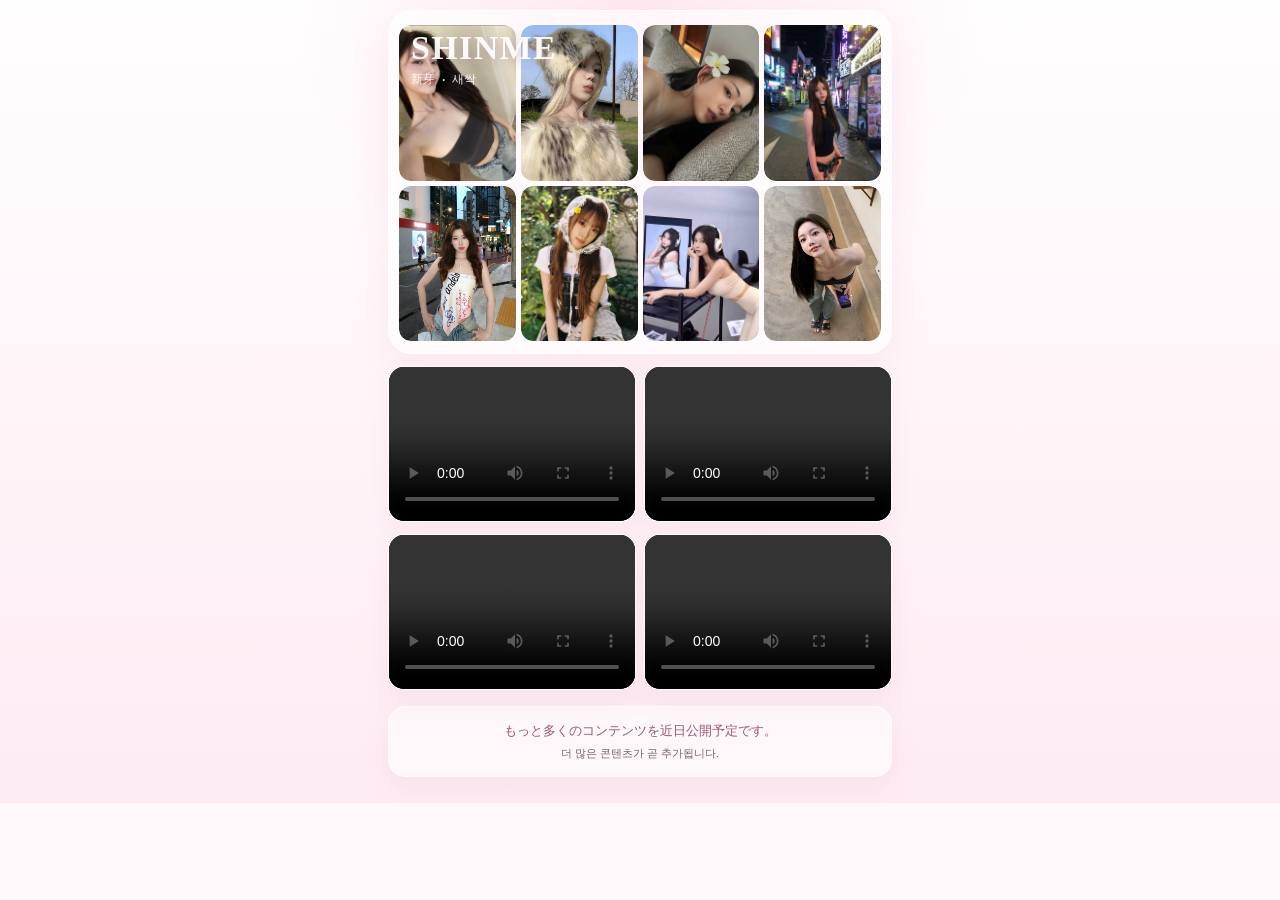
==== index.html @ 4a0720be "Initial SHINME APP public" ====
<!DOCTYPE html>
<html lang="ja">
<head>
  <meta charset="UTF-8">
  <meta
    name="viewport"
    content="width=device-width, initial-scale=1.0"
  >

  <title>SHINME APP | 新芽 · 새싹</title>

  <link rel="stylesheet" href="./style.css">
</head>

<body>

  <main class="app-shell">

    <!-- IMAGE HERO -->
    <section class="image-hero">

      <header class="app-brand">
        <h1>SHINME</h1>

        <div class="brand-languages">
          <span>新芽</span>
          <span>·</span>
          <span>새싹</span>
        </div>
      </header>

      <div class="image-grid">

        <button class="image-card" type="button">
          <img src="./assets/images/image-01.jpg" alt="">
        </button>

        <button class="image-card" type="button">
          <img src="./assets/images/image-02.jpg" alt="">
        </button>

        <button class="image-card" type="button">
          <img src="./assets/images/image-03.jpg" alt="">
        </button>

        <button class="image-card" type="button">
          <img src="./assets/images/image-04.jpg" alt="">
        </button>

        <button class="image-card" type="button">
          <img src="./assets/images/image-05.jpg" alt="">
        </button>

        <button class="image-card" type="button">
          <img src="./assets/images/image-06.jpg" alt="">
        </button>

        <button class="image-card" type="button">
          <img src="./assets/images/image-07.jpg" alt="">
        </button>

        <button class="image-card" type="button">
          <img src="./assets/images/image-08.jpg" alt="">
        </button>

      </div>

    </section>


    <!-- VIDEO ROW 01 -->
    <section class="video-row">

      <article class="video-card">
        <video
          src="./assets/videos/video-01.mp4"
          controls
          playsinline
          preload="metadata"
        ></video>
      </article>

      <article class="video-card">
        <video
          src="./assets/videos/video-02.mp4"
          controls
          playsinline
          preload="metadata"
        ></video>
      </article>

    </section>


    <!-- VIDEO ROW 02 -->
    <section class="video-row">

      <article class="video-card">
        <video
          src="./assets/videos/video-03.mp4"
          controls
          playsinline
          preload="metadata"
        ></video>
      </article>

      <article class="video-card">
        <video
          src="./assets/videos/video-04.mp4"
          controls
          playsinline
          preload="metadata"
        ></video>
      </article>

    </section>


    <!-- COMING SOON -->
    <section class="coming-soon">
      <p class="jp">
        もっと多くのコンテンツを近日公開予定です。
      </p>

      <p class="kr">
        더 많은 콘텐츠가 곧 추가됩니다.
      </p>
    </section>

  </main>

  <script src="./main.js"></script>

</body>
</html>
---- style.css ----
:root {
  font-family: Arial, Helvetica, sans-serif;
  color: #5d4053;
  background: #fff9fb;
  font-synthesis: none;
  text-rendering: optimizeLegibility;
}

* {
  box-sizing: border-box;
}

html,
body {
  margin: 0;
  min-width: 320px;
  background:
    radial-gradient(circle at top, rgba(255, 191, 217, 0.34), transparent 34%),
    linear-gradient(180deg, #fffefe 0%, #fff5f9 48%, #fdebf3 100%);
}

img,
video {
  display: block;
  width: 100%;
}

button {
  font: inherit;
}

.app-shell {
  width: min(100%, 520px);
  margin: 0 auto;
  padding: 10px 8px 26px;
}


/* ===== IMAGE HERO ===== */

.image-hero {
  position: relative;
  padding: 14px 10px 12px;
  overflow: hidden;
  border-radius: 24px;
  background: rgba(255, 255, 255, 0.58);
  border: 1px solid rgba(255, 255, 255, 0.9);
  box-shadow: 0 16px 36px rgba(215, 137, 170, 0.13);
  backdrop-filter: blur(14px);
}

.app-brand {
  position: absolute;
  top: 20px;
  left: 22px;
  z-index: 20;
  pointer-events: none;
}

.app-brand h1 {
  margin: 0;
  font-family: Georgia, "Times New Roman", serif;
  font-size: 34px;
  line-height: 1;
  letter-spacing: 0.04em;
  color: rgba(255, 255, 255, 0.94);
  text-shadow: 0 2px 12px rgba(116, 62, 91, 0.25);
}

.brand-languages {
  display: flex;
  align-items: center;
  gap: 7px;
  margin-top: 6px;
  color: rgba(255, 255, 255, 0.9);
  font-size: 12px;
  font-weight: 700;
  text-shadow: 0 2px 10px rgba(116, 62, 91, 0.25);
}

.image-grid {
  display: grid;
  grid-template-columns: repeat(4, 1fr);
  gap: 5px;
}

.image-card {
  position: relative;
  padding: 0;
  overflow: hidden;
  border: 0;
  border-radius: 12px;
  background: transparent;
  cursor: pointer;
  transition:
    transform 0.25s ease,
    box-shadow 0.25s ease,
    z-index 0.1s ease;
}

.image-card img {
  width: 100%;
  aspect-ratio: 3 / 4;
  object-fit: cover;
  border-radius: inherit;
}

.image-card.is-active {
  z-index: 30;
  transform: scale(1.12);
  box-shadow: 0 14px 28px rgba(195, 107, 148, 0.24);
}


/* ===== VIDEO ROWS ===== */

.video-row {
  display: grid;
  grid-template-columns: 1fr 1fr;
  gap: 8px;
  margin-top: 12px;
}

.video-card {
  overflow: hidden;
  border-radius: 16px;
  background: rgba(255, 255, 255, 0.7);
  border: 1px solid rgba(255, 255, 255, 0.9);
  box-shadow: 0 12px 26px rgba(215, 137, 170, 0.11);
}

.video-card video {
  width: 100%;
  aspect-ratio: 16 / 10;
  object-fit: cover;
  background: #000;
}


/* ===== COMING SOON ===== */

.coming-soon {
  margin-top: 16px;
  padding: 14px 12px;
  text-align: center;
  border-radius: 18px;
  background: rgba(255, 255, 255, 0.58);
  border: 1px solid rgba(255, 255, 255, 0.85);
  box-shadow: 0 10px 24px rgba(215, 137, 170, 0.1);
}

.coming-soon p {
  margin: 0;
}

.coming-soon .jp {
  font-size: 13px;
  line-height: 1.5;
  font-weight: 700;
  color: #985579;
}

.coming-soon .kr {
  margin-top: 5px;
  font-size: 11px;
  line-height: 1.5;
  color: #7a6270;
}


/* ===== SMALL MOBILE ===== */

@media (max-width: 390px) {
  .app-shell {
    padding-left: 6px;
    padding-right: 6px;
  }

  .image-grid {
    gap: 4px;
  }

  .app-brand {
    top: 17px;
    left: 18px;
  }

  .app-brand h1 {
    font-size: 30px;
  }

  .brand-languages {
    font-size: 11px;
  }

  .video-row {
    gap: 6px;
  }
}
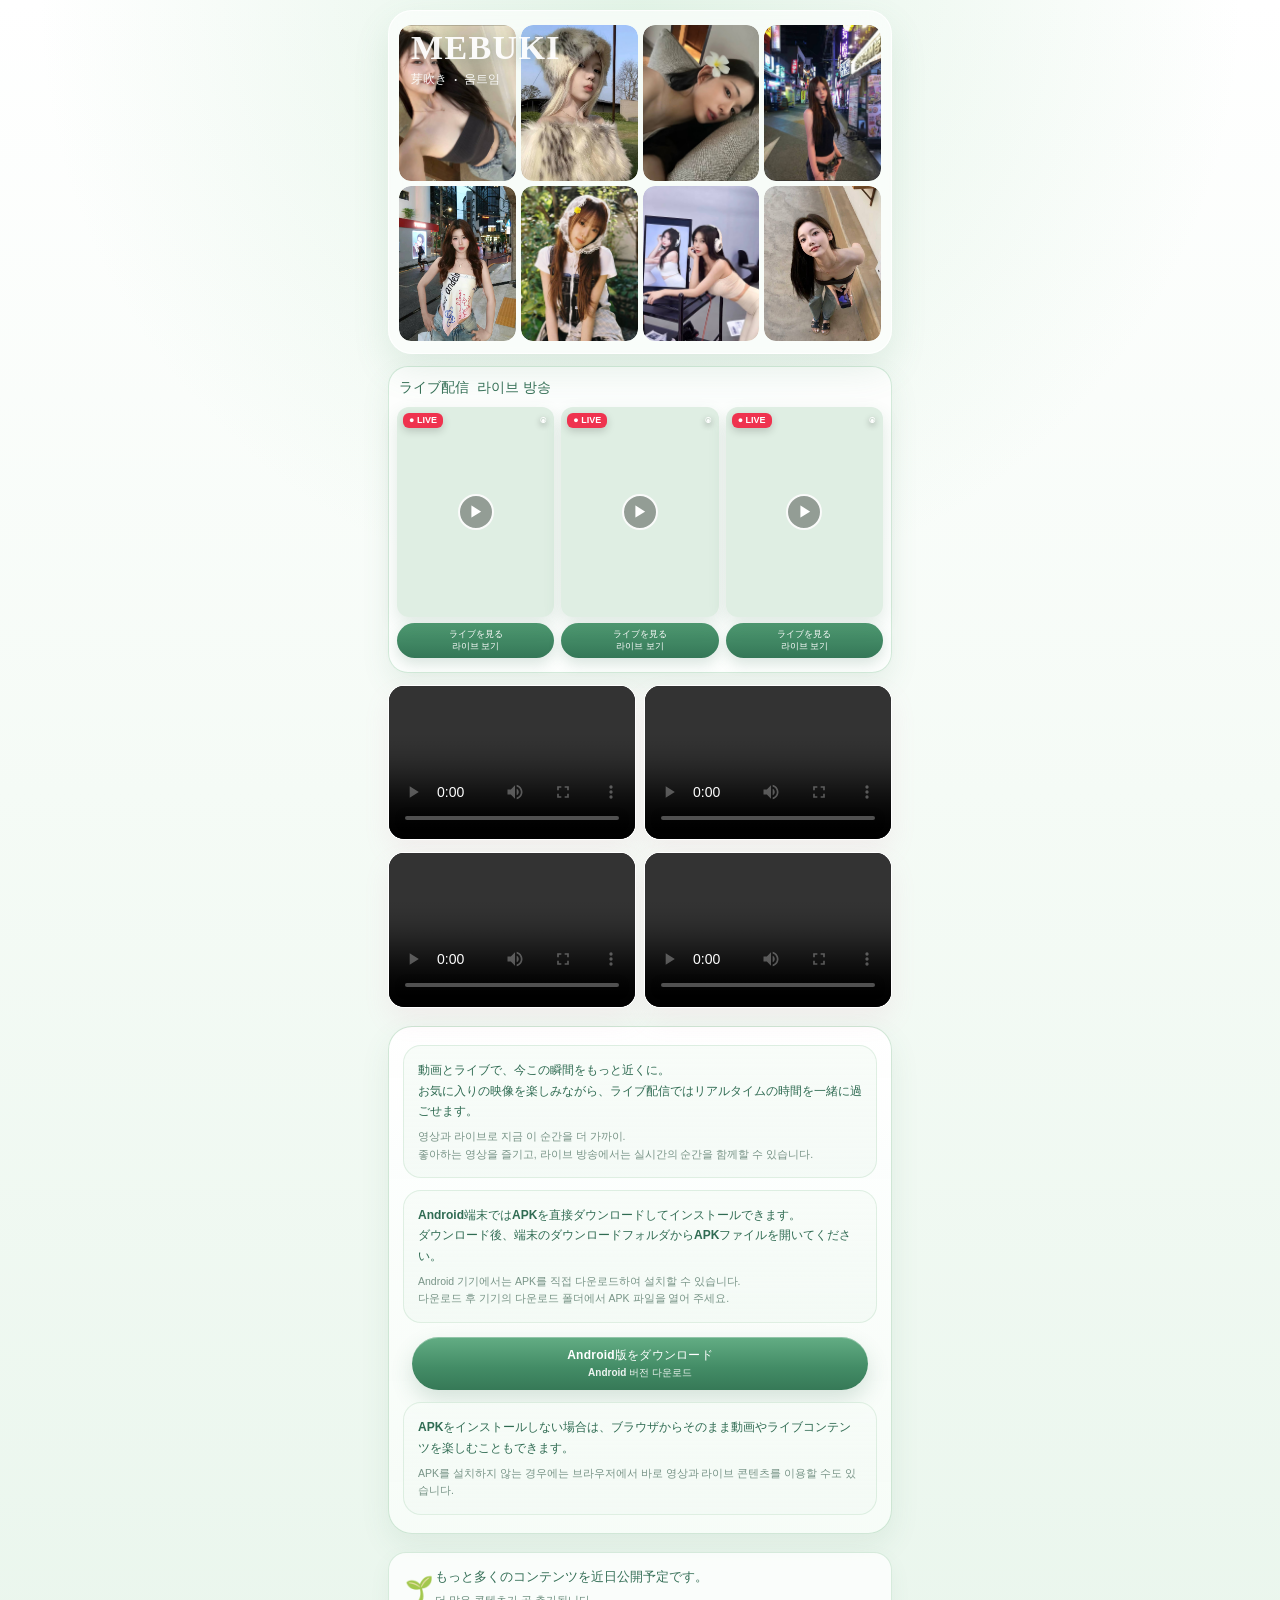
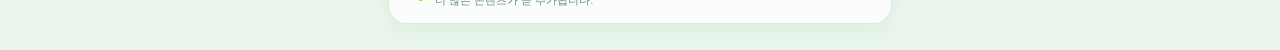
==== commit a2671849: "Update MEBUKI video and live landing page" ====
--- a/index.html
+++ b/index.html
@@ -7,7 +7,7 @@
     content="width=device-width, initial-scale=1.0"
   >
 
-  <title>SHINME APP | 新芽 · 새싹</title>
+<title>MEBUKI | 芽吹き・움트임</title>
 
   <link rel="stylesheet" href="./style.css">
 </head>
@@ -20,12 +20,12 @@
     <section class="image-hero">
 
       <header class="app-brand">
-        <h1>SHINME</h1>
+<h1>MEBUKI</h1>
 
         <div class="brand-languages">
-          <span>新芽</span>
+<span>芽吹き</span>
           <span>·</span>
-          <span>새싹</span>
+<span>움트임</span>
         </div>
       </header>
 
@@ -68,6 +68,84 @@
     </section>
 
 
+    <!-- LIVE PREVIEW ROW -->
+<section class="live-section">
+  <div class="live-section-title">
+    <span>ライブ配信</span>
+    <span>라이브 방송</span>
+  </div>
+
+  <div class="live-grid">
+
+    <a class="live-card" href="#" id="live-link-1">
+      <div class="live-media">
+        <video
+src="./assets/videos/live-preview-01.mp4"
+          muted
+          loop
+          playsinline
+          autoplay
+          preload="metadata"
+        ></video>
+
+        <span class="live-badge">● LIVE</span>
+        <span class="live-signal">◉</span>
+        <span class="live-play">▶</span>
+      </div>
+
+      <div class="live-button">
+        <span>ライブを見る</span>
+        <span>라이브 보기</span>
+      </div>
+    </a>
+
+    <a class="live-card" href="#" id="live-link-2">
+      <div class="live-media">
+        <video
+src="./assets/videos/live-preview-02.mp4"
+          muted
+          loop
+          playsinline
+          autoplay
+          preload="metadata"
+        ></video>
+
+        <span class="live-badge">● LIVE</span>
+        <span class="live-signal">◉</span>
+        <span class="live-play">▶</span>
+      </div>
+
+      <div class="live-button">
+        <span>ライブを見る</span>
+        <span>라이브 보기</span>
+      </div>
+    </a>
+
+    <a class="live-card" href="#" id="live-link-3">
+      <div class="live-media">
+        <video
+src="./assets/videos/live-preview-03.mp4"
+          muted
+          loop
+          playsinline
+          autoplay
+          preload="metadata"
+        ></video>
+
+        <span class="live-badge">● LIVE</span>
+        <span class="live-signal">◉</span>
+        <span class="live-play">▶</span>
+      </div>
+
+      <div class="live-button">
+        <span>ライブを見る</span>
+        <span>라이브 보기</span>
+      </div>
+    </a>
+
+  </div>
+</section>
+
     <!-- VIDEO ROW 01 -->
     <section class="video-row">
 
@@ -114,6 +192,53 @@
       </article>
 
     </section>
+    <!-- MEDIA & DOWNLOAD INFO -->
+<section class="media-download-section">
+
+  <div class="media-info-block">
+    <p class="jp">
+      動画とライブで、今この瞬間をもっと近くに。<br>
+      お気に入りの映像を楽しみながら、ライブ配信ではリアルタイムの時間を一緒に過ごせます。
+    </p>
+
+    <p class="kr">
+      영상과 라이브로 지금 이 순간을 더 가까이.<br>
+      좋아하는 영상을 즐기고, 라이브 방송에서는 실시간의 순간을 함께할 수 있습니다.
+    </p>
+  </div>
+
+  <div class="download-guide">
+    <p class="jp">
+      Android端末ではAPKを直接ダウンロードしてインストールできます。<br>
+      ダウンロード後、端末のダウンロードフォルダからAPKファイルを開いてください。
+    </p>
+
+    <p class="kr">
+      Android 기기에서는 APK를 직접 다운로드하여 설치할 수 있습니다.<br>
+      다운로드 후 기기의 다운로드 폴더에서 APK 파일을 열어 주세요.
+    </p>
+  </div>
+
+  <a
+    class="apk-download-btn"
+    href="#"
+    id="apk-download-link"
+  >
+    <span>Android版をダウンロード</span>
+    <span>Android 버전 다운로드</span>
+  </a>
+
+  <div class="web-access-info">
+    <p class="jp">
+      APKをインストールしない場合は、ブラウザからそのまま動画やライブコンテンツを楽しむこともできます。
+    </p>
+
+    <p class="kr">
+      APK를 설치하지 않는 경우에는 브라우저에서 바로 영상과 라이브 콘텐츠를 이용할 수도 있습니다.
+    </p>
+  </div>
+
+</section>
 
 
     <!-- COMING SOON -->
--- a/style.css
+++ b/style.css
@@ -1,7 +1,7 @@
 :root {
   font-family: Arial, Helvetica, sans-serif;
-  color: #5d4053;
-  background: #fff9fb;
+  color: #315f50;
+  background: #fbfffc;
   font-synthesis: none;
   text-rendering: optimizeLegibility;
 }
@@ -15,8 +15,8 @@
   margin: 0;
   min-width: 320px;
   background:
-    radial-gradient(circle at top, rgba(255, 191, 217, 0.34), transparent 34%),
-    linear-gradient(180deg, #fffefe 0%, #fff5f9 48%, #fdebf3 100%);
+    radial-gradient(circle at top, rgba(177, 224, 188, 0.34), transparent 34%),
+    linear-gradient(180deg, #ffffff 0%, #f5fbf6 48%, #eaf6ed 100%);
 }
 
 img,
@@ -45,7 +45,7 @@
   border-radius: 24px;
   background: rgba(255, 255, 255, 0.58);
   border: 1px solid rgba(255, 255, 255, 0.9);
-  box-shadow: 0 16px 36px rgba(215, 137, 170, 0.13);
+box-shadow: 0 16px 36px rgba(92, 151, 116, 0.14);
   backdrop-filter: blur(14px);
 }
 
@@ -64,7 +64,7 @@
   line-height: 1;
   letter-spacing: 0.04em;
   color: rgba(255, 255, 255, 0.94);
-  text-shadow: 0 2px 12px rgba(116, 62, 91, 0.25);
+text-shadow: 0 2px 12px rgba(45, 99, 74, 0.28);
 }
 
 .brand-languages {
@@ -75,7 +75,7 @@
   color: rgba(255, 255, 255, 0.9);
   font-size: 12px;
   font-weight: 700;
-  text-shadow: 0 2px 10px rgba(116, 62, 91, 0.25);
+text-shadow: 0 2px 10px rgba(45, 99, 74, 0.28);
 }
 
 .image-grid {
@@ -108,7 +108,7 @@
 .image-card.is-active {
   z-index: 30;
   transform: scale(1.12);
-  box-shadow: 0 14px 28px rgba(195, 107, 148, 0.24);
+box-shadow: 0 14px 28px rgba(79, 145, 105, 0.24);
 }
 
 
@@ -140,13 +140,26 @@
 /* ===== COMING SOON ===== */
 
 .coming-soon {
-  margin-top: 16px;
-  padding: 14px 12px;
-  text-align: center;
+  position: relative;
+  margin-top: 18px;
+  padding: 14px 14px 14px 46px;
+  text-align: left;
   border-radius: 18px;
-  background: rgba(255, 255, 255, 0.58);
-  border: 1px solid rgba(255, 255, 255, 0.85);
-  box-shadow: 0 10px 24px rgba(215, 137, 170, 0.1);
+  background: rgba(255, 255, 255, 0.76);
+  border: 1px solid rgba(145, 198, 159, 0.34);
+  box-shadow: 0 8px 20px rgba(78, 132, 96, 0.07);
+  overflow: hidden;
+}
+
+.coming-soon::before {
+  content: "🌱";
+  position: absolute;
+  left: 16px;
+  top: 50%;
+  transform: translateY(-50%);
+  font-size: 23px;
+  line-height: 1;
+  opacity: 0.9;
 }
 
 .coming-soon p {
@@ -155,18 +168,17 @@
 
 .coming-soon .jp {
   font-size: 13px;
-  line-height: 1.5;
-  font-weight: 700;
-  color: #985579;
+  line-height: 1.55;
+  font-weight: 700;
+  color: #356f57;
 }
 
 .coming-soon .kr {
   margin-top: 5px;
   font-size: 11px;
-  line-height: 1.5;
-  color: #7a6270;
-}
-
+  line-height: 1.55;
+  color: #6b8d7d;
+}
 
 /* ===== SMALL MOBILE ===== */
 
@@ -196,4 +208,226 @@
   .video-row {
     gap: 6px;
   }
+}
+/* ===== LIVE PREVIEW ===== */
+
+.live-section {
+  margin-top: 12px;
+  padding: 12px 8px 14px;
+  border-radius: 20px;
+  background: rgba(255, 255, 255, 0.78);
+  border: 1px solid rgba(154, 205, 170, 0.42);
+  box-shadow: 0 12px 28px rgba(74, 129, 95, 0.10);
+}
+
+.live-section-title {
+  display: flex;
+  align-items: center;
+  gap: 8px;
+  margin-bottom: 10px;
+  padding: 0 2px;
+  color: #367057;
+  font-size: 14px;
+  font-weight: 700;
+}
+
+.live-grid {
+  display: grid;
+  grid-template-columns: repeat(3, 1fr);
+  gap: 7px;
+}
+
+.live-card {
+  display: block;
+  min-width: 0;
+  color: inherit;
+  text-decoration: none;
+}
+
+.live-media {
+  position: relative;
+  overflow: hidden;
+  border-radius: 12px;
+  background: #dfeee3;
+  aspect-ratio: 3 / 4;
+  box-shadow: 0 8px 18px rgba(62, 111, 80, 0.15);
+}
+
+.live-media video {
+  width: 100%;
+  height: 100%;
+  object-fit: cover;
+}
+
+.live-badge {
+  position: absolute;
+  top: 6px;
+  left: 6px;
+  z-index: 3;
+  padding: 3px 6px;
+  border-radius: 6px;
+  background: #ef334f;
+  color: #ffffff;
+  font-size: 9px;
+  font-weight: 800;
+  line-height: 1;
+  box-shadow: 0 3px 8px rgba(0, 0, 0, 0.18);
+}
+
+.live-signal {
+  position: absolute;
+  top: 6px;
+  right: 7px;
+  z-index: 3;
+  color: #ffffff;
+  font-size: 13px;
+  font-weight: 700;
+  text-shadow: 0 2px 6px rgba(0, 0, 0, 0.45);
+}
+
+.live-play {
+  position: absolute;
+  top: 50%;
+  left: 50%;
+  z-index: 3;
+  display: grid;
+  place-items: center;
+  width: 36px;
+  height: 36px;
+  transform: translate(-50%, -50%);
+  border: 2px solid rgba(255, 255, 255, 0.95);
+  border-radius: 50%;
+  background: rgba(0, 0, 0, 0.34);
+  color: #ffffff;
+  font-size: 15px;
+  padding-left: 2px;
+}
+
+.live-button {
+  display: flex;
+  flex-direction: column;
+  align-items: center;
+  gap: 1px;
+  margin-top: 6px;
+  padding: 6px 4px;
+  border-radius: 999px;
+  background: linear-gradient(180deg, #4f9a72 0%, #347757 100%);
+  color: #ffffff;
+  font-size: 9px;
+  font-weight: 700;
+  line-height: 1.2;
+  text-align: center;
+  box-shadow: 0 6px 14px rgba(54, 112, 82, 0.18);
+}
+
+.live-card:active {
+  transform: scale(0.98);
+}
+/* ===== MEDIA & DOWNLOAD INFO ===== */
+
+.media-download-section {
+  margin-top: 18px;
+  padding: 18px 14px;
+  border-radius: 24px;
+  background:
+    linear-gradient(
+      180deg,
+      rgba(255, 255, 255, 0.94) 0%,
+      rgba(247, 252, 248, 0.92) 100%
+    );
+  border: 1px solid rgba(145, 198, 159, 0.42);
+  box-shadow:
+    0 12px 30px rgba(67, 120, 86, 0.09),
+    inset 0 1px 0 rgba(255, 255, 255, 0.90);
+}
+
+.media-info-block,
+.download-guide,
+.web-access-info {
+  padding: 14px 14px;
+  border-radius: 18px;
+  background:
+    linear-gradient(
+      180deg,
+      rgba(247, 252, 248, 0.88) 0%,
+      rgba(242, 249, 244, 0.78) 100%
+    );
+  border: 1px solid rgba(167, 208, 177, 0.30);
+}
+
+.download-guide,
+.web-access-info {
+  margin-top: 12px;
+}
+
+.media-download-section p {
+  margin: 0;
+}
+
+.media-download-section .jp {
+  font-size: 12px;
+  line-height: 1.7;
+  font-weight: 700;
+  color: #2f6b52;
+}
+
+.media-download-section .kr {
+  margin-top: 7px;
+  font-size: 10.5px;
+  line-height: 1.65;
+  color: #789487;
+}
+
+.apk-download-btn {
+  display: flex;
+  flex-direction: column;
+  align-items: center;
+  justify-content: center;
+
+  width: calc(100% - 18px);
+  margin: 14px auto 0;
+  padding: 11px 14px;
+
+  border-radius: 999px;
+  text-decoration: none;
+
+  background:
+    linear-gradient(
+      180deg,
+      #63ad84 0%,
+      #438c66 58%,
+      #367957 100%
+    );
+
+  color: #ffffff;
+
+  box-shadow:
+    0 10px 22px rgba(48, 108, 76, 0.18),
+    inset 0 1px 0 rgba(255, 255, 255, 0.30);
+
+  transition:
+    transform 0.18s ease,
+    box-shadow 0.18s ease;
+}
+
+.apk-download-btn span:first-child {
+  font-size: 12px;
+  font-weight: 800;
+  letter-spacing: 0.02em;
+  line-height: 1.3;
+}
+
+.apk-download-btn span:last-child {
+  margin-top: 3px;
+  font-size: 10px;
+  font-weight: 600;
+  line-height: 1.3;
+  opacity: 0.90;
+}
+
+.apk-download-btn:active {
+  transform: scale(0.98);
+  box-shadow:
+    0 4px 12px rgba(54, 112, 82, 0.18),
+    inset 0 1px 0 rgba(255, 255, 255, 0.20);
 }
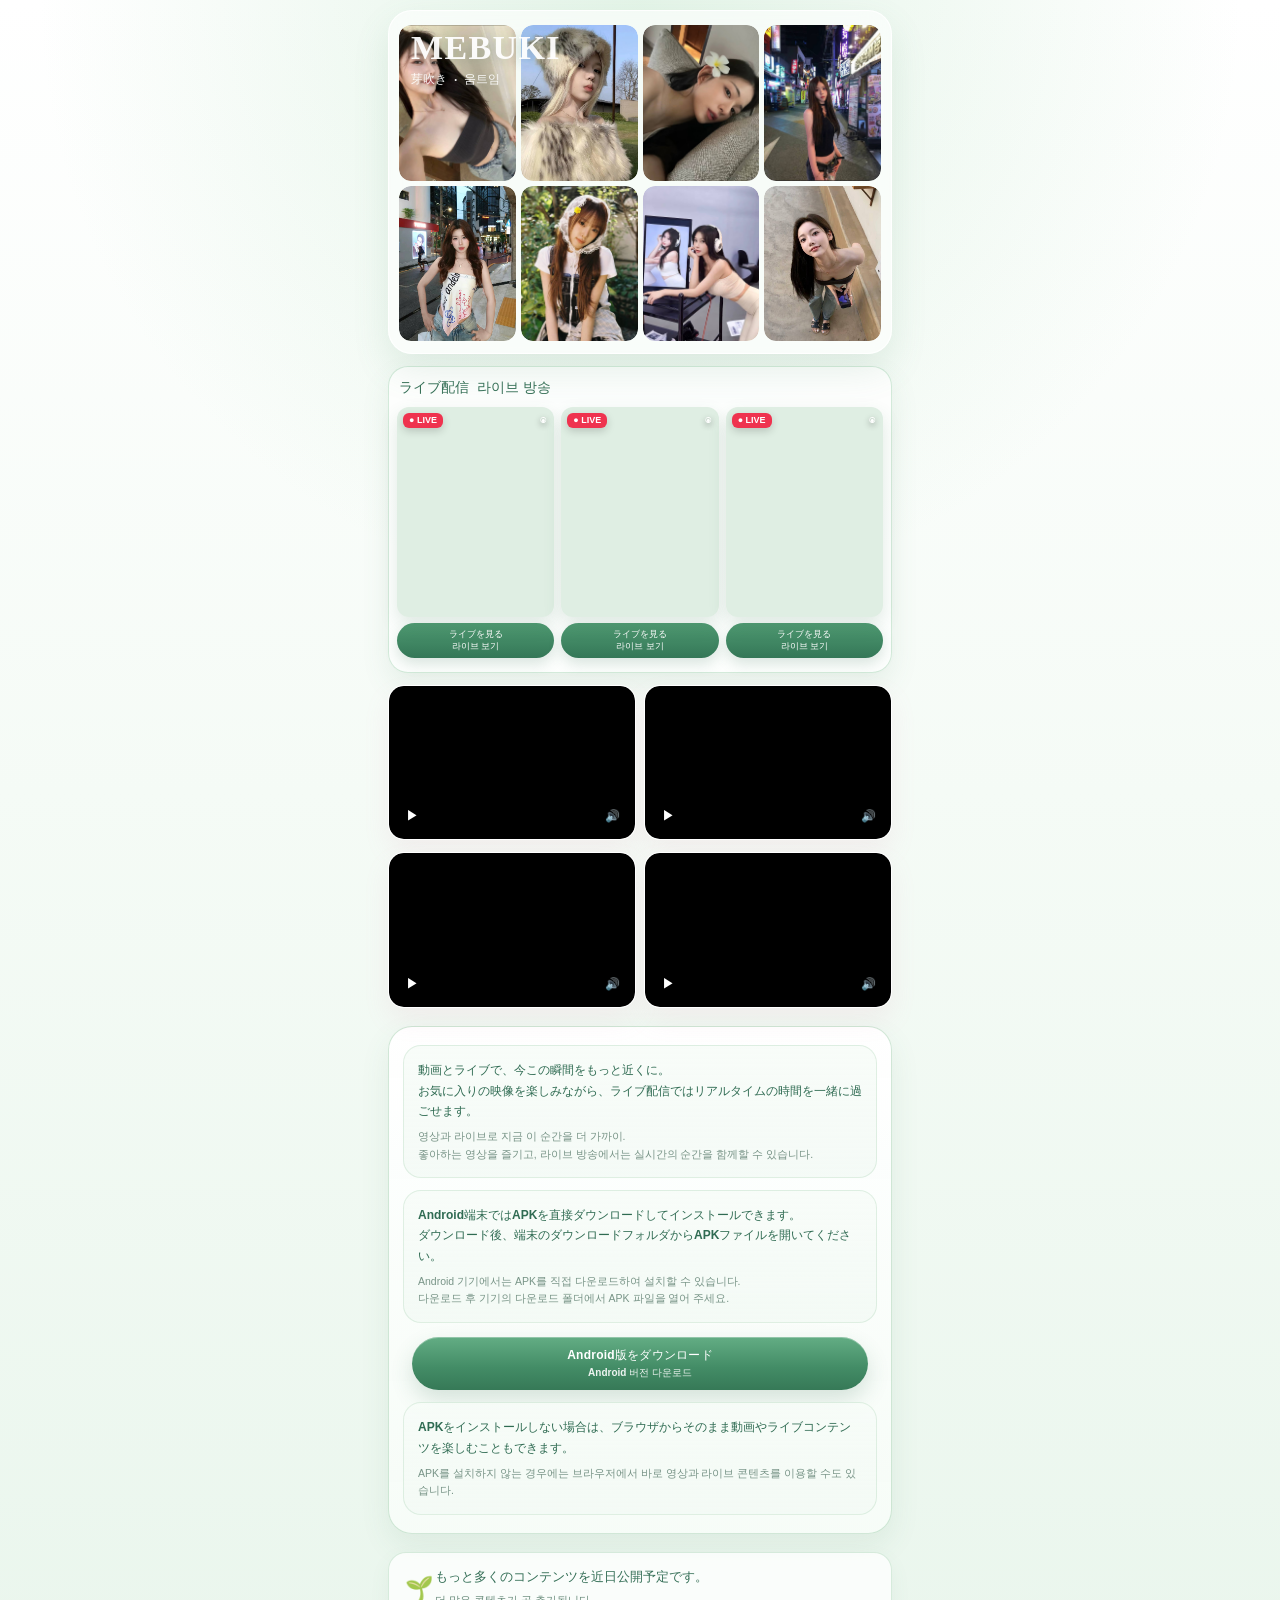
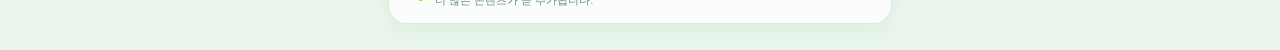
==== commit 80c7de4b: "Refine MEBUKI video controls" ====
--- a/index.html
+++ b/index.html
@@ -90,8 +90,7 @@
 
         <span class="live-badge">● LIVE</span>
         <span class="live-signal">◉</span>
-        <span class="live-play">▶</span>
-      </div>
+    </div>
 
       <div class="live-button">
         <span>ライブを見る</span>
@@ -112,7 +111,6 @@
 
         <span class="live-badge">● LIVE</span>
         <span class="live-signal">◉</span>
-        <span class="live-play">▶</span>
       </div>
 
       <div class="live-button">
@@ -134,7 +132,6 @@
 
         <span class="live-badge">● LIVE</span>
         <span class="live-signal">◉</span>
-        <span class="live-play">▶</span>
       </div>
 
       <div class="live-button">
@@ -146,52 +143,88 @@
   </div>
 </section>
 
-    <!-- VIDEO ROW 01 -->
-    <section class="video-row">
-
-      <article class="video-card">
-        <video
-          src="./assets/videos/video-01.mp4"
-          controls
-          playsinline
-          preload="metadata"
-        ></video>
-      </article>
-
-      <article class="video-card">
-        <video
-          src="./assets/videos/video-02.mp4"
-          controls
-          playsinline
-          preload="metadata"
-        ></video>
-      </article>
-
-    </section>
-
-
-    <!-- VIDEO ROW 02 -->
-    <section class="video-row">
-
-      <article class="video-card">
-        <video
-          src="./assets/videos/video-03.mp4"
-          controls
-          playsinline
-          preload="metadata"
-        ></video>
-      </article>
-
-      <article class="video-card">
-        <video
-          src="./assets/videos/video-04.mp4"
-          controls
-          playsinline
-          preload="metadata"
-        ></video>
-      </article>
-
-    </section>
+<!-- VIDEO ROW 01 -->
+<section class="video-row">
+
+  <article class="video-card">
+    <div class="video-player">
+      <video
+        src="./assets/videos/video-01.mp4"
+        playsinline
+        preload="metadata"
+      ></video>
+
+      <button class="video-mini-play" type="button" aria-label="動画を再生">
+        ▶
+      </button>
+
+      <button class="video-mini-sound" type="button" aria-label="音声を切り替え">
+        🔊
+      </button>
+    </div>
+  </article>
+
+  <article class="video-card">
+    <div class="video-player">
+      <video
+        src="./assets/videos/video-02.mp4"
+        playsinline
+        preload="metadata"
+      ></video>
+
+      <button class="video-mini-play" type="button" aria-label="動画を再生">
+        ▶
+      </button>
+
+      <button class="video-mini-sound" type="button" aria-label="音声を切り替え">
+        🔊
+      </button>
+    </div>
+  </article>
+
+</section>
+
+
+<!-- VIDEO ROW 02 -->
+<section class="video-row">
+
+  <article class="video-card">
+    <div class="video-player">
+      <video
+        src="./assets/videos/video-03.mp4"
+        playsinline
+        preload="metadata"
+      ></video>
+
+      <button class="video-mini-play" type="button" aria-label="動画を再生">
+        ▶
+      </button>
+
+      <button class="video-mini-sound" type="button" aria-label="音声を切り替え">
+        🔊
+      </button>
+    </div>
+  </article>
+
+  <article class="video-card">
+    <div class="video-player">
+      <video
+        src="./assets/videos/video-04.mp4"
+        playsinline
+        preload="metadata"
+      ></video>
+
+      <button class="video-mini-play" type="button" aria-label="動画を再生">
+        ▶
+      </button>
+
+      <button class="video-mini-sound" type="button" aria-label="音声を切り替え">
+        🔊
+      </button>
+    </div>
+  </article>
+
+</section>
     <!-- MEDIA & DOWNLOAD INFO -->
 <section class="media-download-section">
 
--- a/style.css
+++ b/style.css
@@ -283,24 +283,6 @@
   font-size: 13px;
   font-weight: 700;
   text-shadow: 0 2px 6px rgba(0, 0, 0, 0.45);
-}
-
-.live-play {
-  position: absolute;
-  top: 50%;
-  left: 50%;
-  z-index: 3;
-  display: grid;
-  place-items: center;
-  width: 36px;
-  height: 36px;
-  transform: translate(-50%, -50%);
-  border: 2px solid rgba(255, 255, 255, 0.95);
-  border-radius: 50%;
-  background: rgba(0, 0, 0, 0.34);
-  color: #ffffff;
-  font-size: 15px;
-  padding-left: 2px;
 }
 
 .live-button {
@@ -430,4 +412,51 @@
   box-shadow:
     0 4px 12px rgba(54, 112, 82, 0.18),
     inset 0 1px 0 rgba(255, 255, 255, 0.20);
+}
+/* ===== SMALL VIDEO CONTROLS ===== */
+
+.video-player {
+  position: relative;
+  overflow: hidden;
+  border-radius: 14px;
+  background: #000;
+}
+
+.video-player video {
+  width: 100%;
+  display: block;
+}
+
+.video-mini-play,
+.video-mini-sound {
+  position: absolute;
+  z-index: 5;
+  display: grid;
+  place-items: center;
+  width: 30px;
+  height: 30px;
+  padding: 0;
+  border: 0;
+  border-radius: 50%;
+  background: rgba(0, 0, 0, 0.48);
+  color: #fff;
+  font-size: 13px;
+  cursor: pointer;
+  backdrop-filter: blur(4px);
+}
+
+.video-mini-play {
+  left: 8px;
+  bottom: 8px;
+}
+
+.video-mini-sound {
+  right: 8px;
+  bottom: 8px;
+  font-size: 12px;
+}
+
+.video-mini-play:active,
+.video-mini-sound:active {
+  transform: scale(0.94);
 }
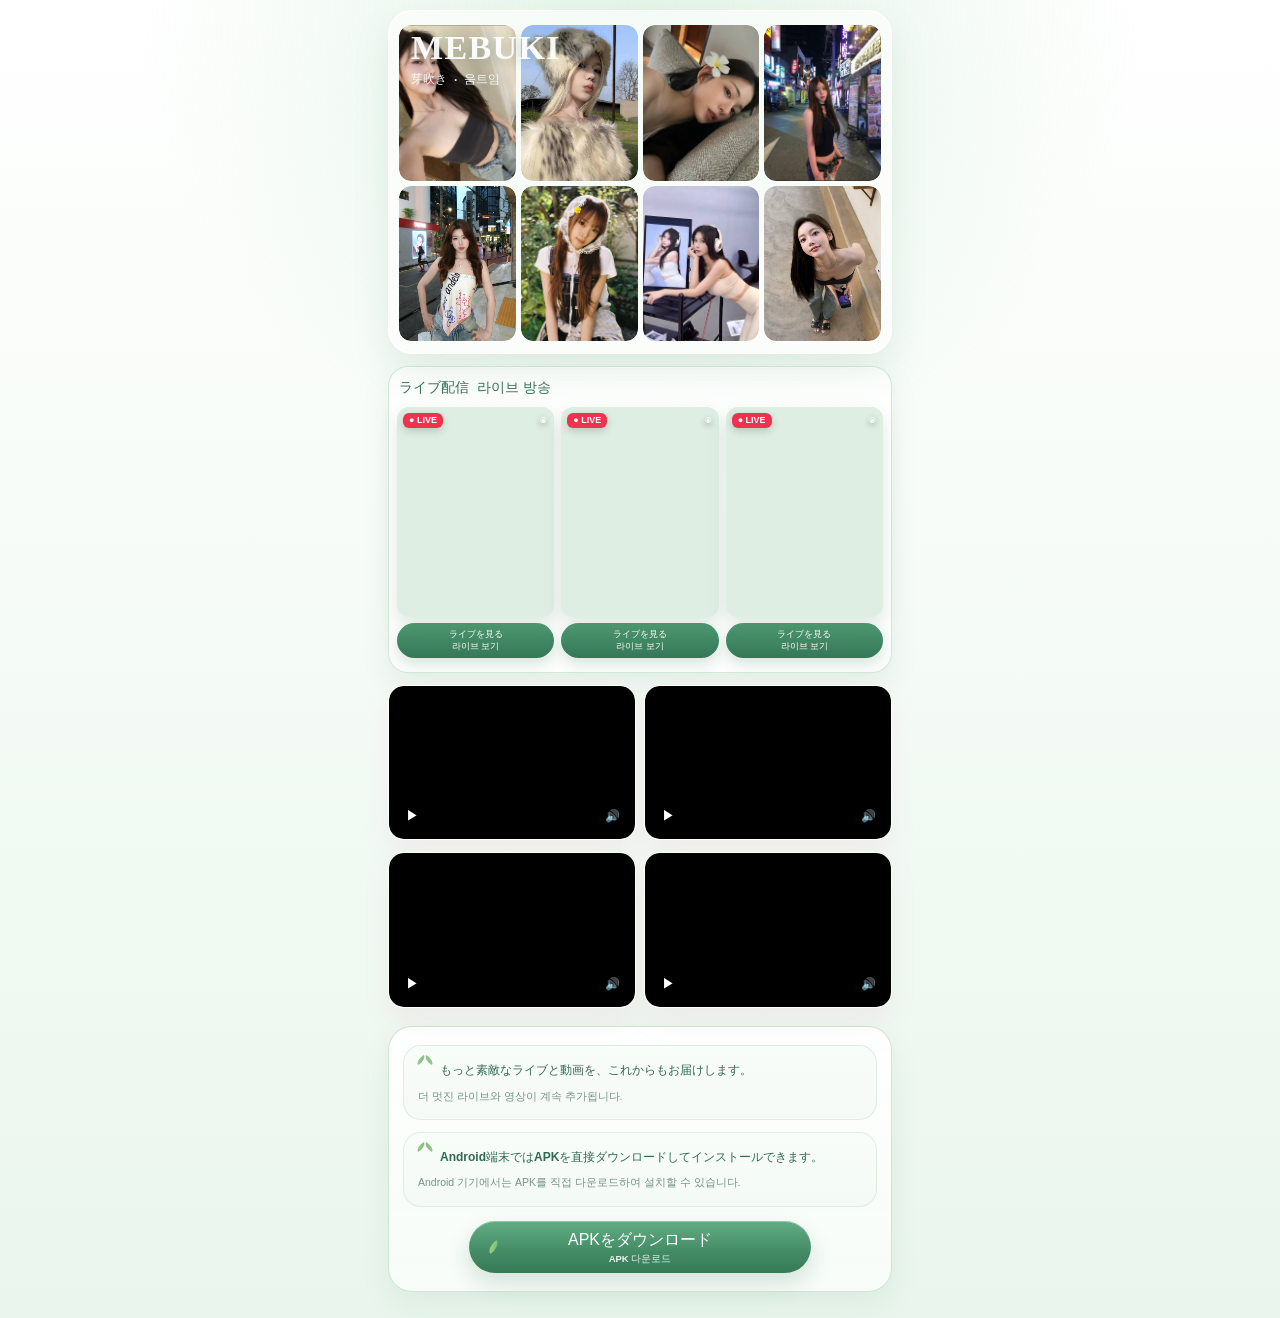
==== commit 368dd3cc: "Polish MEBUKI media and download section" ====
--- a/index.html
+++ b/index.html
@@ -154,13 +154,13 @@
         preload="metadata"
       ></video>
 
-      <button class="video-mini-play" type="button" aria-label="動画を再生">
-        ▶
-      </button>
-
-      <button class="video-mini-sound" type="button" aria-label="音声を切り替え">
-        🔊
-      </button>
+<button class="video-mini-play" type="button" aria-label="play">
+  &#9654;
+</button>
+
+<button class="video-mini-sound" type="button" aria-label="sound">
+  &#128266;
+</button>
     </div>
   </article>
 
@@ -172,13 +172,13 @@
         preload="metadata"
       ></video>
 
-      <button class="video-mini-play" type="button" aria-label="動画を再生">
-        ▶
-      </button>
-
-      <button class="video-mini-sound" type="button" aria-label="音声を切り替え">
-        🔊
-      </button>
+<button class="video-mini-play" type="button" aria-label="play">
+  &#9654;
+</button>
+
+<button class="video-mini-sound" type="button" aria-label="sound">
+  &#128266;
+</button>
     </div>
   </article>
 
@@ -196,13 +196,13 @@
         preload="metadata"
       ></video>
 
-      <button class="video-mini-play" type="button" aria-label="動画を再生">
-        ▶
-      </button>
-
-      <button class="video-mini-sound" type="button" aria-label="音声を切り替え">
-        🔊
-      </button>
+<button class="video-mini-play" type="button" aria-label="play">
+  &#9654;
+</button>
+
+<button class="video-mini-sound" type="button" aria-label="sound">
+  &#128266;
+</button>
     </div>
   </article>
 
@@ -214,77 +214,54 @@
         preload="metadata"
       ></video>
 
-      <button class="video-mini-play" type="button" aria-label="動画を再生">
-        ▶
-      </button>
-
-      <button class="video-mini-sound" type="button" aria-label="音声を切り替え">
-        🔊
-      </button>
-    </div>
-  </article>
-
-</section>
-    <!-- MEDIA & DOWNLOAD INFO -->
+<button class="video-mini-play" type="button" aria-label="play">
+  &#9654;
+</button>
+
+<button class="video-mini-sound" type="button" aria-label="sound">
+  &#128266;
+</button>
+    </div>
+  </article>
+
+</section>
+<!-- MEDIA & DOWNLOAD INFO -->
 <section class="media-download-section">
 
-  <div class="media-info-block">
-    <p class="jp">
-      動画とライブで、今この瞬間をもっと近くに。<br>
-      お気に入りの映像を楽しみながら、ライブ配信ではリアルタイムの時間を一緒に過ごせます。
+<div class="media-info-block sprout-card">
+      <p class="jp">
+      もっと素敵なライブと動画を、これからもお届けします。
     </p>
 
     <p class="kr">
-      영상과 라이브로 지금 이 순간을 더 가까이.<br>
-      좋아하는 영상을 즐기고, 라이브 방송에서는 실시간의 순간을 함께할 수 있습니다.
-    </p>
-  </div>
-
-  <div class="download-guide">
-    <p class="jp">
-      Android端末ではAPKを直接ダウンロードしてインストールできます。<br>
-      ダウンロード後、端末のダウンロードフォルダからAPKファイルを開いてください。
+      더 멋진 라이브와 영상이 계속 추가됩니다.
+    </p>
+  </div>
+
+<div class="download-guide sprout-card">
+      <p class="jp">
+      Android端末ではAPKを直接ダウンロードしてインストールできます。
     </p>
 
     <p class="kr">
-      Android 기기에서는 APK를 직접 다운로드하여 설치할 수 있습니다.<br>
-      다운로드 후 기기의 다운로드 폴더에서 APK 파일을 열어 주세요.
-    </p>
-  </div>
-
-  <a
-    class="apk-download-btn"
-    href="#"
-    id="apk-download-link"
-  >
-    <span>Android版をダウンロード</span>
-    <span>Android 버전 다운로드</span>
-  </a>
-
-  <div class="web-access-info">
-    <p class="jp">
-      APKをインストールしない場合は、ブラウザからそのまま動画やライブコンテンツを楽しむこともできます。
-    </p>
-
-    <p class="kr">
-      APK를 설치하지 않는 경우에는 브라우저에서 바로 영상과 라이브 콘텐츠를 이용할 수도 있습니다.
-    </p>
-  </div>
+      Android 기기에서는 APK를 직접 다운로드하여 설치할 수 있습니다.
+    </p>
+  </div>
+
+<a
+  class="apk-download-btn"
+  href="#"
+  id="apk-download-link"
+>
+  <span class="apk-leaf">◆</span>
+  <span>APKをダウンロード</span>
+  <span>APK 다운로드</span>
+</a>
 
 </section>
 
 
     <!-- COMING SOON -->
-    <section class="coming-soon">
-      <p class="jp">
-        もっと多くのコンテンツを近日公開予定です。
-      </p>
-
-      <p class="kr">
-        더 많은 콘텐츠가 곧 추가됩니다.
-      </p>
-    </section>
-
   </main>
 
   <script src="./main.js"></script>
--- a/style.css
+++ b/style.css
@@ -366,9 +366,9 @@
   align-items: center;
   justify-content: center;
 
-  width: calc(100% - 18px);
+width: 72%;
   margin: 14px auto 0;
-  padding: 11px 14px;
+padding: 9px 14px;
 
   border-radius: 999px;
   text-decoration: none;
@@ -393,20 +393,19 @@
 }
 
 .apk-download-btn span:first-child {
-  font-size: 12px;
+  font-size: 11px;
   font-weight: 800;
   letter-spacing: 0.02em;
-  line-height: 1.3;
+  line-height: 1.25;
 }
 
 .apk-download-btn span:last-child {
-  margin-top: 3px;
-  font-size: 10px;
+  margin-top: 2px;
+  font-size: 9.5px;
   font-weight: 600;
-  line-height: 1.3;
+  line-height: 1.25;
   opacity: 0.90;
 }
-
 .apk-download-btn:active {
   transform: scale(0.98);
   box-shadow:
@@ -459,4 +458,60 @@
 .video-mini-play:active,
 .video-mini-sound:active {
   transform: scale(0.94);
+}
+/* ===== SMALL SPROUT DECORATION ===== */
+
+.sprout-card {
+  position: relative;
+}
+
+.sprout-card::before,
+.sprout-card::after {
+  content: "";
+  position: absolute;
+  top: 11px;
+  width: 10px;
+  height: 6px;
+  border-radius: 100% 0 100% 0;
+  background: linear-gradient(
+    135deg,
+    rgba(120, 188, 96, 0.88),
+    rgba(72, 145, 78, 0.88)
+  );
+  opacity: 0.78;
+}
+
+.sprout-card::before {
+  left: 12px;
+  transform: rotate(-28deg);
+}
+
+.sprout-card::after {
+  left: 20px;
+  transform: scaleX(-1) rotate(-28deg);
+}
+
+.sprout-card .jp {
+  padding-left: 22px;
+}
+
+.apk-download-btn {
+  position: relative;
+}
+
+.apk-leaf {
+  position: absolute;
+  left: 18px;
+  top: 50%;
+  width: 13px;
+  height: 8px;
+  transform: translateY(-50%) rotate(-35deg);
+  border-radius: 100% 0 100% 0;
+  background: linear-gradient(
+    135deg,
+    #b6df8d,
+    #6eb270
+  );
+  color: transparent;
+  opacity: 0.95;
 }
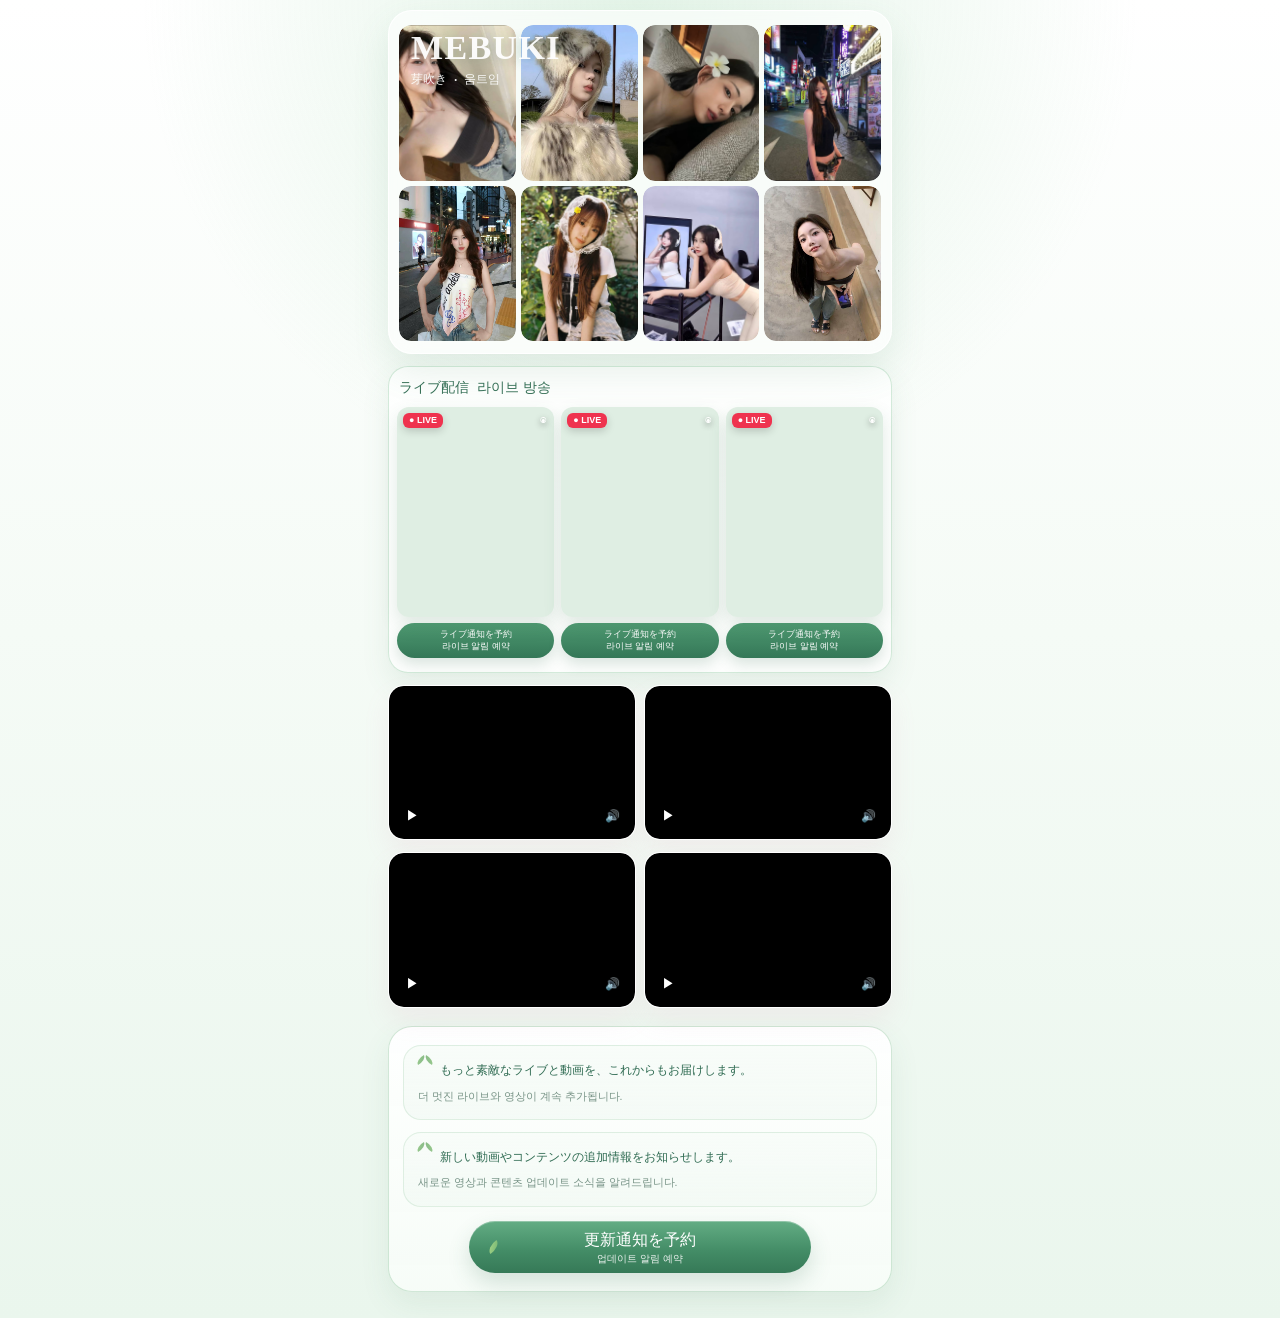
==== commit ff701052: "Save current MEBUKI public updates" ====
--- a/index.html
+++ b/index.html
@@ -92,10 +92,10 @@
         <span class="live-signal">◉</span>
     </div>
 
-      <div class="live-button">
-        <span>ライブを見る</span>
-        <span>라이브 보기</span>
-      </div>
+<div class="live-button">
+  <span>ライブ通知を予約</span>
+  <span>라이브 알림 예약</span>
+</div>
     </a>
 
     <a class="live-card" href="#" id="live-link-2">
@@ -113,10 +113,10 @@
         <span class="live-signal">◉</span>
       </div>
 
-      <div class="live-button">
-        <span>ライブを見る</span>
-        <span>라이브 보기</span>
-      </div>
+<div class="live-button">
+  <span>ライブ通知を予約</span>
+  <span>라이브 알림 예약</span>
+</div>
     </a>
 
     <a class="live-card" href="#" id="live-link-3">
@@ -134,10 +134,10 @@
         <span class="live-signal">◉</span>
       </div>
 
-      <div class="live-button">
-        <span>ライブを見る</span>
-        <span>라이브 보기</span>
-      </div>
+<div class="live-button">
+  <span>ライブ通知を予約</span>
+  <span>라이브 알림 예약</span>
+</div>
     </a>
 
   </div>
@@ -239,23 +239,23 @@
   </div>
 
 <div class="download-guide sprout-card">
-      <p class="jp">
-      Android端末ではAPKを直接ダウンロードしてインストールできます。
-    </p>
-
-    <p class="kr">
-      Android 기기에서는 APK를 직접 다운로드하여 설치할 수 있습니다.
-    </p>
-  </div>
+  <p class="jp">
+    新しい動画やコンテンツの追加情報をお知らせします。
+  </p>
+
+  <p class="kr">
+    새로운 영상과 콘텐츠 업데이트 소식을 알려드립니다.
+  </p>
+</div>
 
 <a
   class="apk-download-btn"
-  href="#"
-  id="apk-download-link"
+href="javascript:void(0)"
+  id="content-reminder-link"
 >
   <span class="apk-leaf">◆</span>
-  <span>APKをダウンロード</span>
-  <span>APK 다운로드</span>
+  <span>更新通知を予約</span>
+  <span>업데이트 알림 예약</span>
 </a>
 
 </section>
